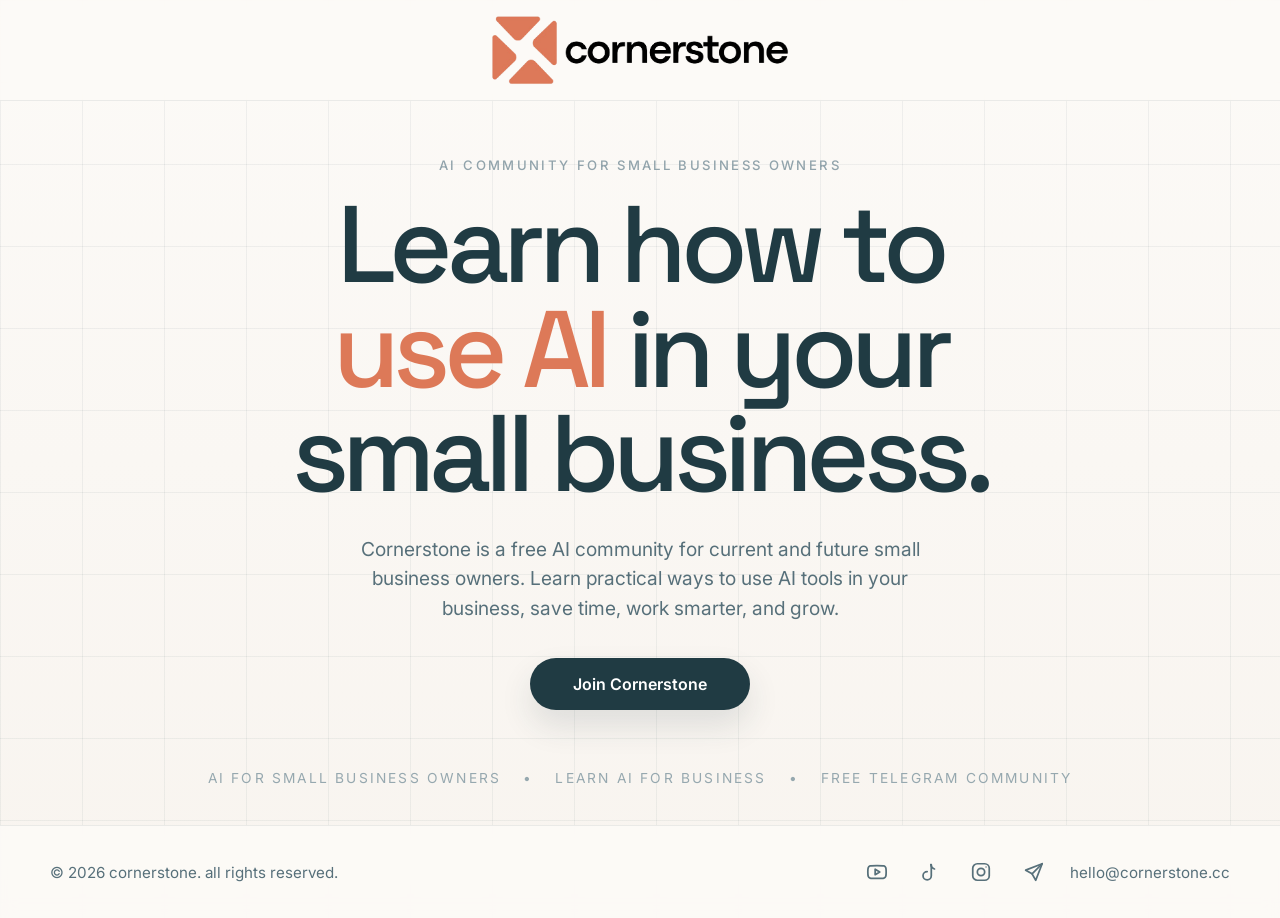
==== index.html @ 30ddca56 "Initial Cornerstone website" ====
<!DOCTYPE html>
<html lang="en">
<head>
  <meta charset="UTF-8" />
  <meta name="viewport" content="width=device-width, initial-scale=1.0" />
  <title>AI for Small Business Owners | Cornerstone</title>
  <meta name="description" content="Cornerstone is a free AI community for current and future small business owners. Learn how to use AI in your business, save time, work smarter, and grow with practical tools and examples." />
  <meta name="robots" content="index,follow" />
  <link rel="canonical" href="https://cornerstone.cc/" />
  <link rel="icon" type="image/png" href="/assets/favicon.png" />
  <meta property="og:title" content="AI for Small Business Owners | Cornerstone" />
  <meta property="og:description" content="A free AI community for small business owners learning how to use AI tools in their businesses." />
  <meta property="og:type" content="website" />
  <meta property="og:url" content="https://cornerstone.cc/" />
  <meta property="og:image" content="https://cornerstone.cc/assets/cornerstone-logo-transparent.png" />
  <meta name="twitter:card" content="summary_large_image" />
  <meta name="twitter:title" content="AI for Small Business Owners | Cornerstone" />
  <meta name="twitter:description" content="Learn AI for business inside a free community built for small business owners." />
  <meta name="twitter:image" content="https://cornerstone.cc/assets/cornerstone-logo-transparent.png" />
  <link rel="preconnect" href="https://fonts.googleapis.com">
  <link rel="preconnect" href="https://fonts.gstatic.com" crossorigin>
  <link href="https://fonts.googleapis.com/css2?family=Inter:wght@400;500;600;700;800&family=Space+Grotesk:wght@500;700&display=swap" rel="stylesheet">
  <script type="application/ld+json">
  {
    "@context": "https://schema.org",
    "@graph": [
      {
        "@type": "Organization",
        "name": "Cornerstone",
        "url": "https://cornerstone.cc/",
        "logo": "https://cornerstone.cc/assets/cornerstone-logo-transparent.png",
        "description": "Cornerstone is a free AI community for current and future small business owners learning how to use AI in their businesses.",
        "email": "hello@cornerstone.cc",
        "sameAs": []
      },
      {
        "@type": "WebSite",
        "name": "Cornerstone",
        "url": "https://cornerstone.cc/",
        "description": "Learn how to use AI in your small business through a free community and practical business examples."
      }
    ]
  }
  </script>
  <style>
    :root {
      --bg: #f8f4ef;
      --text: #203b43;
      --muted: #57707a;
      --accent: #DD7958;
      --accent-soft: rgba(221,121,88,0.16);
      --line: rgba(32,59,67,0.06);
      --max: 1180px;
    }
    * { box-sizing: border-box; }
    body {
      margin: 0;
      color: var(--text);
      font-family: 'Inter', -apple-system, sans-serif;
      background:
        linear-gradient(var(--line) 1px, transparent 1px),
        linear-gradient(90deg, var(--line) 1px, transparent 1px),
        linear-gradient(180deg, #fcfaf7 0%, #f8f4ef 100%);
      background-size: 82px 82px, 82px 82px, auto;
      -webkit-font-smoothing: antialiased;
    }
    a { color: inherit; text-decoration: none; }
    .container { width: min(var(--max), calc(100% - 40px)); margin: 0 auto; }
    .topbar { border-bottom: 1px solid rgba(32,59,67,0.08); background: rgba(252,250,247,0.92); backdrop-filter: blur(8px); }
    .topbar-inner { min-height: 100px; display: flex; align-items: center; justify-content: center; }
    .brand { display: inline-flex; align-items: center; justify-content: center; }
    .brand-logo { display: block; width: min(320px, 42vw); height: auto; }
    .hero { min-height: calc(100vh - 84px - 92px); display: flex; align-items: center; padding: 42px 0 28px; }
    .hero-inner { max-width: 980px; margin: 0 auto; text-align: center; }
    .eyebrow { display: inline-block; font-size: 0.82rem; font-weight: 500; letter-spacing: 0.18em; text-transform: uppercase; color: #91a3ab; margin-bottom: 20px; }
    h1 { margin: 0 auto; max-width: 11.5ch; font-family: 'Space Grotesk', -apple-system, sans-serif; font-size: clamp(4rem, 8.5vw, 7.2rem); line-height: 0.96; letter-spacing: -0.06em; font-weight: 500; }
    .accent { color: var(--accent); white-space: nowrap; }
    .hero-copy { max-width: 48ch; margin: 28px auto 0; color: var(--muted); font-size: clamp(1.1rem, 1.5vw, 1.25rem); line-height: 1.55; }
    .hero-actions { display: flex; justify-content: center; gap: 14px; flex-wrap: wrap; margin-top: 34px; }
    .btn { display: inline-flex; align-items: center; justify-content: center; min-width: 220px; border-radius: 999px; padding: 16px 28px; font-size: 1rem; font-weight: 600; transition: transform .18s ease, background .18s ease; border: 0; cursor: pointer; }
    .btn-primary { background: var(--text); color: #fff; box-shadow: 0 16px 32px rgba(32,59,67,0.12); }
    .btn-primary:hover { background: #152d34; transform: translateY(-2px); }
    .hero-meta { display: flex; justify-content: center; gap: 22px; flex-wrap: wrap; margin-top: 60px; color: #96a8af; font-size: 0.86rem; letter-spacing: 0.16em; text-transform: uppercase; }
    .hero-meta span::after { content: '•'; margin-left: 22px; }
    .hero-meta span:last-child::after { content: ''; margin: 0; }
    .footer { border-top: 1px solid rgba(32,59,67,0.08); background: rgba(252,250,247,0.92); backdrop-filter: blur(8px); }
    .footer-row { min-height: 92px; display: grid; grid-template-columns: 1fr auto auto; gap: 18px; align-items: center; }
    .footer-copy, .footer-email { color: var(--muted); font-size: 0.95rem; text-transform: lowercase; }
    .footer-socials { display: flex; align-items: center; gap: 14px; }
    .footer-socials a { width: 38px; height: 38px; display: inline-flex; align-items: center; justify-content: center; border-radius: 999px; color: var(--muted); transition: color .18s ease, background .18s ease, transform .18s ease; }
    .footer-socials a:hover { color: var(--accent); background: rgba(221,121,88,0.08); transform: translateY(-1px); }
    .footer-socials svg { width: 22px; height: 22px; display: block; }
    @media (max-width: 720px) {
      body { background-size: 56px 56px, 56px 56px, auto; }
      .container { width: min(var(--max), calc(100% - 24px)); }
      .hero { min-height: auto; padding: 34px 0 20px; }
      h1 { max-width: 10ch; font-size: clamp(3rem, 14vw, 5rem); }
      .hero-copy { max-width: 28ch; }
      .hero-actions { flex-direction: column; }
      .btn { width: 100%; min-width: 0; }
      .hero-meta { gap: 10px 18px; margin-top: 40px; }
      .hero-meta span::after { display: none; }
      .footer-row { grid-template-columns: 1fr; align-items: flex-start; padding: 20px 0; }
    }
  </style>
</head>
<body>
  <header class="topbar">
    <div class="container topbar-inner">
      <div class="brand" aria-label="Cornerstone logo">
        <img class="brand-logo" src="/assets/cornerstone-logo.png" alt="Cornerstone logo" />
      </div>
    </div>
  </header>

  <main>
    <section class="hero" id="top">
      <div class="container hero-inner">
        <div class="eyebrow">AI community for small business owners</div>
        <h1>Learn how to <span class="accent">use AI</span> in your small business.</h1>
        <p class="hero-copy">Cornerstone is a free AI community for current and future small business owners. Learn practical ways to use AI tools in your business, save time, work smarter, and grow.</p>
        <div class="hero-actions" aria-label="Primary call to action">
          <a class="btn btn-primary" href="/signup.html">Join Cornerstone</a>
        </div>
        <div class="hero-meta" aria-label="Key site benefits">
          <span>AI for small business owners</span>
          <span>Learn AI for business</span>
          <span>Free Telegram community</span>
        </div>
      </div>
    </section>
  </main>

  <footer class="footer">
    <div class="container footer-row">
      <div class="footer-copy">© 2026 cornerstone. all rights reserved.</div>
      <div class="footer-socials" aria-label="Social links">
        <a href="#" aria-label="YouTube"><svg viewBox="0 0 24 24" fill="none" stroke="currentColor" stroke-width="1.9" stroke-linecap="round" stroke-linejoin="round"><path d="M22 12s0-3.1-.4-4.6a2.9 2.9 0 0 0-2-2C18.1 5 12 5 12 5s-6.1 0-7.6.4a2.9 2.9 0 0 0-2 2C2 8.9 2 12 2 12s0 3.1.4 4.6a2.9 2.9 0 0 0 2 2C5.9 19 12 19 12 19s6.1 0 7.6-.4a2.9 2.9 0 0 0 2-2C22 15.1 22 12 22 12Z"/><path d="m10 15 5-3-5-3z"/></svg></a>
        <a href="#" aria-label="TikTok"><svg viewBox="0 0 24 24" fill="none" stroke="currentColor" stroke-width="1.9" stroke-linecap="round" stroke-linejoin="round"><path d="M14 4c.3 2.1 1.6 4 4 4.7"/><path d="M10 11.5a4.5 4.5 0 1 0 4.5 4.5V4"/></svg></a>
        <a href="#" aria-label="Instagram"><svg viewBox="0 0 24 24" fill="none" stroke="currentColor" stroke-width="1.9" stroke-linecap="round" stroke-linejoin="round"><rect x="3" y="3" width="18" height="18" rx="5"/><circle cx="12" cy="12" r="4"/><circle cx="17.5" cy="6.5" r=".75" fill="currentColor" stroke="none"/></svg></a>
        <a href="#" aria-label="Telegram"><svg viewBox="0 0 24 24" fill="none" stroke="currentColor" stroke-width="1.9" stroke-linecap="round" stroke-linejoin="round"><path d="M22 3 11 14"/><path d="M22 3 15 21l-4-7-7-4 18-7Z"/></svg></a>
      </div>
      <a class="footer-email" href="mailto:hello@cornerstone.cc">hello@cornerstone.cc</a>
    </div>
  </footer>
</body>
</html>
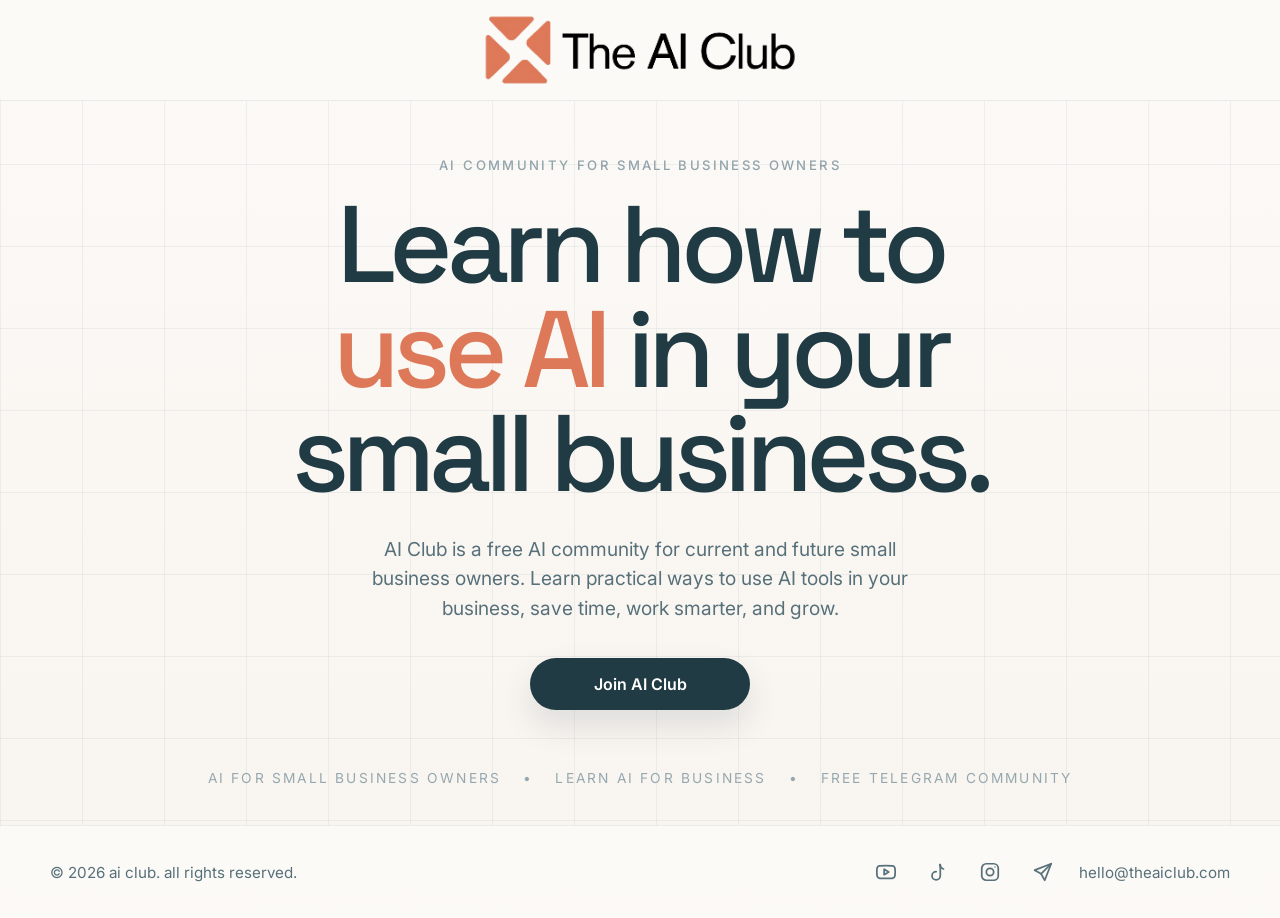
==== commit fa2496bd: "Rebrand: Cornerstone → AI Club (updated copy, assets, logo, backend CSV paths)" ====
--- a/index.html
+++ b/index.html
@@ -3,20 +3,20 @@
 <head>
   <meta charset="UTF-8" />
   <meta name="viewport" content="width=device-width, initial-scale=1.0" />
-  <title>AI for Small Business Owners | Cornerstone</title>
-  <meta name="description" content="Cornerstone is a free AI community for current and future small business owners. Learn how to use AI in your business, save time, work smarter, and grow with practical tools and examples." />
+  <title>AI for Small Business Owners | AI Club</title>
+  <meta name="description" content="AI Club is a free AI community for current and future small business owners. Learn how to use AI in your business, save time, work smarter, and grow with practical tools and examples." />
   <meta name="robots" content="index,follow" />
-  <link rel="canonical" href="https://cornerstone.cc/" />
+  <link rel="canonical" href="https://theaiclub.com/" />
   <link rel="icon" type="image/png" href="/assets/favicon.png" />
-  <meta property="og:title" content="AI for Small Business Owners | Cornerstone" />
+  <meta property="og:title" content="AI for Small Business Owners | AI Club" />
   <meta property="og:description" content="A free AI community for small business owners learning how to use AI tools in their businesses." />
   <meta property="og:type" content="website" />
-  <meta property="og:url" content="https://cornerstone.cc/" />
-  <meta property="og:image" content="https://cornerstone.cc/assets/cornerstone-logo-transparent.png" />
+  <meta property="og:url" content="https://theaiclub.com/" />
+  <meta property="og:image" content="https://theaiclub.com/assets/aiclub-logo-transparent.png" />
   <meta name="twitter:card" content="summary_large_image" />
-  <meta name="twitter:title" content="AI for Small Business Owners | Cornerstone" />
+  <meta name="twitter:title" content="AI for Small Business Owners | AI Club" />
   <meta name="twitter:description" content="Learn AI for business inside a free community built for small business owners." />
-  <meta name="twitter:image" content="https://cornerstone.cc/assets/cornerstone-logo-transparent.png" />
+  <meta name="twitter:image" content="https://theaiclub.com/assets/aiclub-logo-transparent.png" />
   <link rel="preconnect" href="https://fonts.googleapis.com">
   <link rel="preconnect" href="https://fonts.gstatic.com" crossorigin>
   <link href="https://fonts.googleapis.com/css2?family=Inter:wght@400;500;600;700;800&family=Space+Grotesk:wght@500;700&display=swap" rel="stylesheet">
@@ -26,17 +26,17 @@
     "@graph": [
       {
         "@type": "Organization",
-        "name": "Cornerstone",
-        "url": "https://cornerstone.cc/",
-        "logo": "https://cornerstone.cc/assets/cornerstone-logo-transparent.png",
-        "description": "Cornerstone is a free AI community for current and future small business owners learning how to use AI in their businesses.",
-        "email": "hello@cornerstone.cc",
+        "name": "AI Club",
+        "url": "https://theaiclub.com/",
+        "logo": "https://theaiclub.com/assets/aiclub-logo-transparent.png",
+        "description": "AI Club is a free AI community for current and future small business owners learning how to use AI in their businesses.",
+        "email": "hello@theaiclub.com",
         "sameAs": []
       },
       {
         "@type": "WebSite",
-        "name": "Cornerstone",
-        "url": "https://cornerstone.cc/",
+        "name": "AI Club",
+        "url": "https://theaiclub.com/",
         "description": "Learn how to use AI in your small business through a free community and practical business examples."
       }
     ]
@@ -107,8 +107,8 @@
 <body>
   <header class="topbar">
     <div class="container topbar-inner">
-      <div class="brand" aria-label="Cornerstone logo">
-        <img class="brand-logo" src="/assets/cornerstone-logo.png" alt="Cornerstone logo" />
+      <div class="brand" aria-label="AI Club logo">
+        <img class="brand-logo" src="/assets/aiclub-logo.png" alt="AI Club logo" />
       </div>
     </div>
   </header>
@@ -118,9 +118,9 @@
       <div class="container hero-inner">
         <div class="eyebrow">AI community for small business owners</div>
         <h1>Learn how to <span class="accent">use AI</span> in your small business.</h1>
-        <p class="hero-copy">Cornerstone is a free AI community for current and future small business owners. Learn practical ways to use AI tools in your business, save time, work smarter, and grow.</p>
+        <p class="hero-copy">AI Club is a free AI community for current and future small business owners. Learn practical ways to use AI tools in your business, save time, work smarter, and grow.</p>
         <div class="hero-actions" aria-label="Primary call to action">
-          <a class="btn btn-primary" href="/signup.html">Join Cornerstone</a>
+          <a class="btn btn-primary" href="/signup.html">Join AI Club</a>
         </div>
         <div class="hero-meta" aria-label="Key site benefits">
           <span>AI for small business owners</span>
@@ -133,14 +133,14 @@
 
   <footer class="footer">
     <div class="container footer-row">
-      <div class="footer-copy">© 2026 cornerstone. all rights reserved.</div>
+      <div class="footer-copy">© 2026 AI Club. all rights reserved.</div>
       <div class="footer-socials" aria-label="Social links">
         <a href="#" aria-label="YouTube"><svg viewBox="0 0 24 24" fill="none" stroke="currentColor" stroke-width="1.9" stroke-linecap="round" stroke-linejoin="round"><path d="M22 12s0-3.1-.4-4.6a2.9 2.9 0 0 0-2-2C18.1 5 12 5 12 5s-6.1 0-7.6.4a2.9 2.9 0 0 0-2 2C2 8.9 2 12 2 12s0 3.1.4 4.6a2.9 2.9 0 0 0 2 2C5.9 19 12 19 12 19s6.1 0 7.6-.4a2.9 2.9 0 0 0 2-2C22 15.1 22 12 22 12Z"/><path d="m10 15 5-3-5-3z"/></svg></a>
         <a href="#" aria-label="TikTok"><svg viewBox="0 0 24 24" fill="none" stroke="currentColor" stroke-width="1.9" stroke-linecap="round" stroke-linejoin="round"><path d="M14 4c.3 2.1 1.6 4 4 4.7"/><path d="M10 11.5a4.5 4.5 0 1 0 4.5 4.5V4"/></svg></a>
         <a href="#" aria-label="Instagram"><svg viewBox="0 0 24 24" fill="none" stroke="currentColor" stroke-width="1.9" stroke-linecap="round" stroke-linejoin="round"><rect x="3" y="3" width="18" height="18" rx="5"/><circle cx="12" cy="12" r="4"/><circle cx="17.5" cy="6.5" r=".75" fill="currentColor" stroke="none"/></svg></a>
         <a href="#" aria-label="Telegram"><svg viewBox="0 0 24 24" fill="none" stroke="currentColor" stroke-width="1.9" stroke-linecap="round" stroke-linejoin="round"><path d="M22 3 11 14"/><path d="M22 3 15 21l-4-7-7-4 18-7Z"/></svg></a>
       </div>
-      <a class="footer-email" href="mailto:hello@cornerstone.cc">hello@cornerstone.cc</a>
+      <a class="footer-email" href="mailto:hello@theaiclub.com">hello@theaiclub.com</a>
     </div>
   </footer>
 </body>
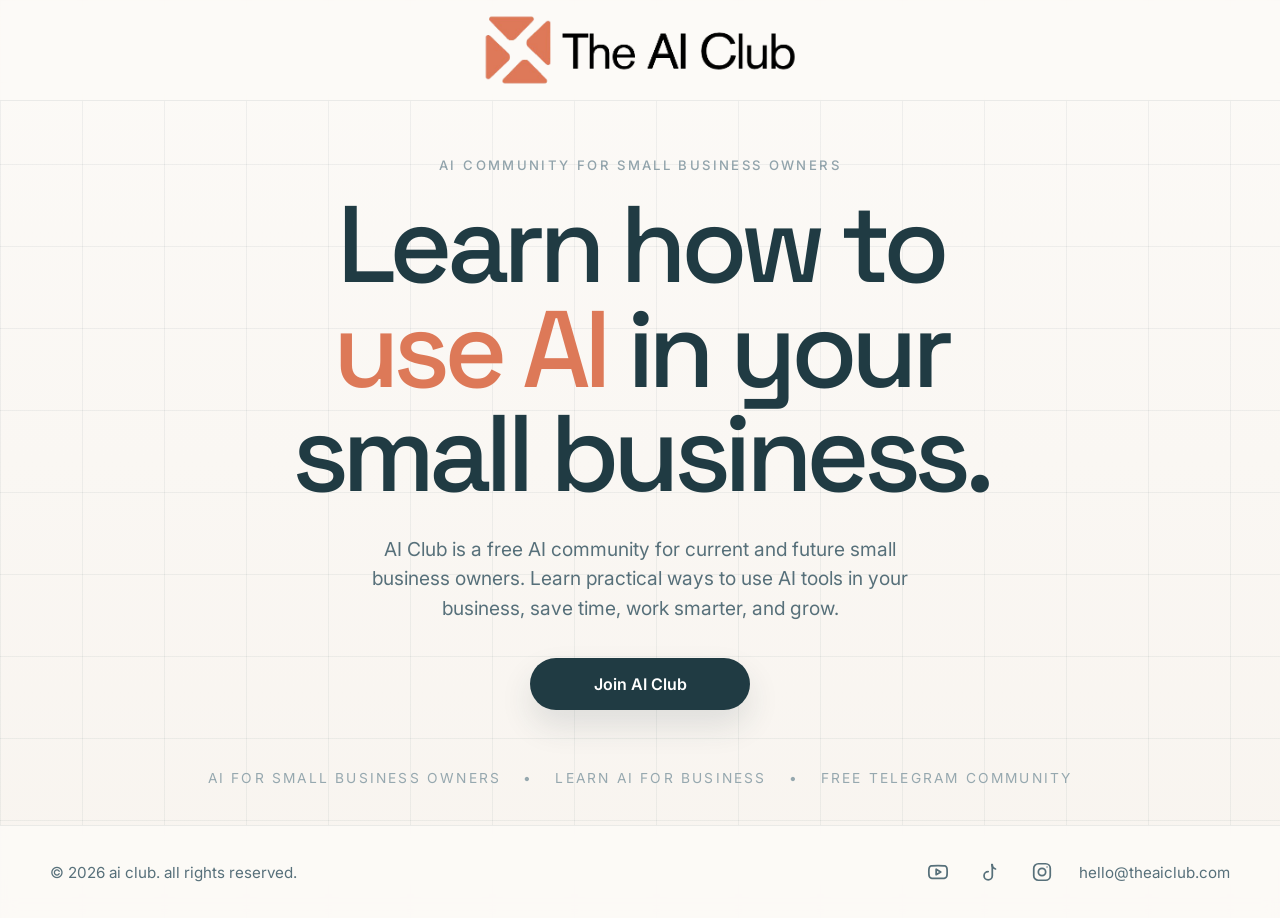
==== commit 76e2c049: "Remove Telegram icon from homepage footer" ====
--- a/index.html
+++ b/index.html
@@ -138,7 +138,7 @@
         <a href="#" aria-label="YouTube"><svg viewBox="0 0 24 24" fill="none" stroke="currentColor" stroke-width="1.9" stroke-linecap="round" stroke-linejoin="round"><path d="M22 12s0-3.1-.4-4.6a2.9 2.9 0 0 0-2-2C18.1 5 12 5 12 5s-6.1 0-7.6.4a2.9 2.9 0 0 0-2 2C2 8.9 2 12 2 12s0 3.1.4 4.6a2.9 2.9 0 0 0 2 2C5.9 19 12 19 12 19s6.1 0 7.6-.4a2.9 2.9 0 0 0 2-2C22 15.1 22 12 22 12Z"/><path d="m10 15 5-3-5-3z"/></svg></a>
         <a href="#" aria-label="TikTok"><svg viewBox="0 0 24 24" fill="none" stroke="currentColor" stroke-width="1.9" stroke-linecap="round" stroke-linejoin="round"><path d="M14 4c.3 2.1 1.6 4 4 4.7"/><path d="M10 11.5a4.5 4.5 0 1 0 4.5 4.5V4"/></svg></a>
         <a href="#" aria-label="Instagram"><svg viewBox="0 0 24 24" fill="none" stroke="currentColor" stroke-width="1.9" stroke-linecap="round" stroke-linejoin="round"><rect x="3" y="3" width="18" height="18" rx="5"/><circle cx="12" cy="12" r="4"/><circle cx="17.5" cy="6.5" r=".75" fill="currentColor" stroke="none"/></svg></a>
-        <a href="#" aria-label="Telegram"><svg viewBox="0 0 24 24" fill="none" stroke="currentColor" stroke-width="1.9" stroke-linecap="round" stroke-linejoin="round"><path d="M22 3 11 14"/><path d="M22 3 15 21l-4-7-7-4 18-7Z"/></svg></a>
+
       </div>
       <a class="footer-email" href="mailto:hello@theaiclub.com">hello@theaiclub.com</a>
     </div>
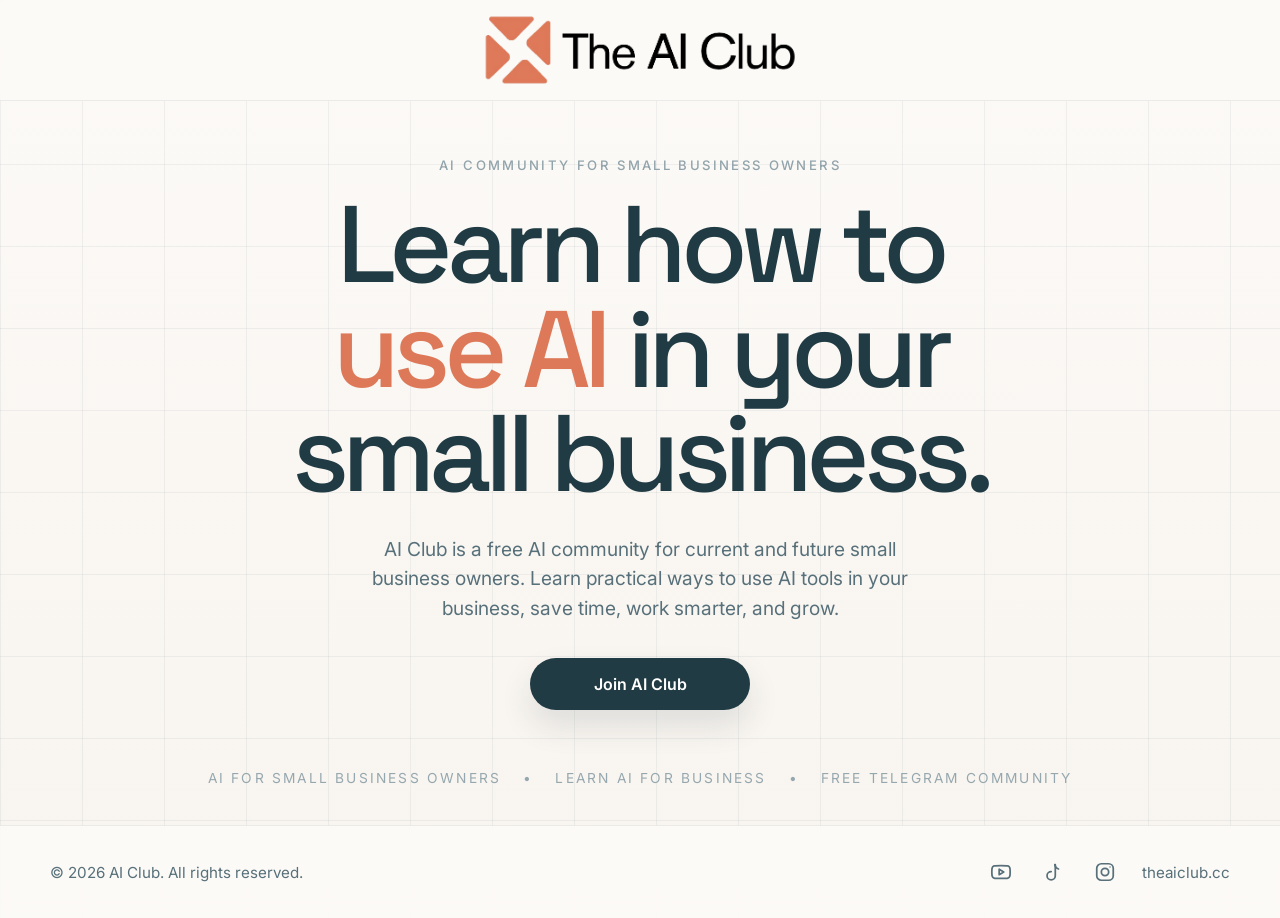
==== commit 76101ea3: "Fix footer branding and .cc metadata" ====
--- a/index.html
+++ b/index.html
@@ -6,17 +6,17 @@
   <title>AI for Small Business Owners | AI Club</title>
   <meta name="description" content="AI Club is a free AI community for current and future small business owners. Learn how to use AI in your business, save time, work smarter, and grow with practical tools and examples." />
   <meta name="robots" content="index,follow" />
-  <link rel="canonical" href="https://theaiclub.com/" />
+  <link rel="canonical" href="https://www.theaiclub.cc/" />
   <link rel="icon" type="image/png" href="/assets/favicon.png" />
   <meta property="og:title" content="AI for Small Business Owners | AI Club" />
   <meta property="og:description" content="A free AI community for small business owners learning how to use AI tools in their businesses." />
   <meta property="og:type" content="website" />
-  <meta property="og:url" content="https://theaiclub.com/" />
-  <meta property="og:image" content="https://theaiclub.com/assets/aiclub-logo-transparent.png" />
+  <meta property="og:url" content="https://www.theaiclub.cc/" />
+  <meta property="og:image" content="https://www.theaiclub.cc/assets/aiclub-logo-transparent.png" />
   <meta name="twitter:card" content="summary_large_image" />
   <meta name="twitter:title" content="AI for Small Business Owners | AI Club" />
   <meta name="twitter:description" content="Learn AI for business inside a free community built for small business owners." />
-  <meta name="twitter:image" content="https://theaiclub.com/assets/aiclub-logo-transparent.png" />
+  <meta name="twitter:image" content="https://www.theaiclub.cc/assets/aiclub-logo-transparent.png" />
   <link rel="preconnect" href="https://fonts.googleapis.com">
   <link rel="preconnect" href="https://fonts.gstatic.com" crossorigin>
   <link href="https://fonts.googleapis.com/css2?family=Inter:wght@400;500;600;700;800&family=Space+Grotesk:wght@500;700&display=swap" rel="stylesheet">
@@ -27,16 +27,16 @@
       {
         "@type": "Organization",
         "name": "AI Club",
-        "url": "https://theaiclub.com/",
-        "logo": "https://theaiclub.com/assets/aiclub-logo-transparent.png",
+        "url": "https://www.theaiclub.cc/",
+        "logo": "https://www.theaiclub.cc/assets/aiclub-logo-transparent.png",
         "description": "AI Club is a free AI community for current and future small business owners learning how to use AI in their businesses.",
-        "email": "hello@theaiclub.com",
+        "email": "hello@theaiclub.cc",
         "sameAs": []
       },
       {
         "@type": "WebSite",
         "name": "AI Club",
-        "url": "https://theaiclub.com/",
+        "url": "https://www.theaiclub.cc/",
         "description": "Learn how to use AI in your small business through a free community and practical business examples."
       }
     ]
@@ -85,7 +85,7 @@
     .hero-meta span:last-child::after { content: ''; margin: 0; }
     .footer { border-top: 1px solid rgba(32,59,67,0.08); background: rgba(252,250,247,0.92); backdrop-filter: blur(8px); }
     .footer-row { min-height: 92px; display: grid; grid-template-columns: 1fr auto auto; gap: 18px; align-items: center; }
-    .footer-copy, .footer-email { color: var(--muted); font-size: 0.95rem; text-transform: lowercase; }
+    .footer-copy, .footer-email { color: var(--muted); font-size: 0.95rem; }
     .footer-socials { display: flex; align-items: center; gap: 14px; }
     .footer-socials a { width: 38px; height: 38px; display: inline-flex; align-items: center; justify-content: center; border-radius: 999px; color: var(--muted); transition: color .18s ease, background .18s ease, transform .18s ease; }
     .footer-socials a:hover { color: var(--accent); background: rgba(221,121,88,0.08); transform: translateY(-1px); }
@@ -133,14 +133,14 @@
 
   <footer class="footer">
     <div class="container footer-row">
-      <div class="footer-copy">© 2026 AI Club. all rights reserved.</div>
+      <div class="footer-copy">© 2026 AI Club. All rights reserved.</div>
       <div class="footer-socials" aria-label="Social links">
         <a href="#" aria-label="YouTube"><svg viewBox="0 0 24 24" fill="none" stroke="currentColor" stroke-width="1.9" stroke-linecap="round" stroke-linejoin="round"><path d="M22 12s0-3.1-.4-4.6a2.9 2.9 0 0 0-2-2C18.1 5 12 5 12 5s-6.1 0-7.6.4a2.9 2.9 0 0 0-2 2C2 8.9 2 12 2 12s0 3.1.4 4.6a2.9 2.9 0 0 0 2 2C5.9 19 12 19 12 19s6.1 0 7.6-.4a2.9 2.9 0 0 0 2-2C22 15.1 22 12 22 12Z"/><path d="m10 15 5-3-5-3z"/></svg></a>
         <a href="#" aria-label="TikTok"><svg viewBox="0 0 24 24" fill="none" stroke="currentColor" stroke-width="1.9" stroke-linecap="round" stroke-linejoin="round"><path d="M14 4c.3 2.1 1.6 4 4 4.7"/><path d="M10 11.5a4.5 4.5 0 1 0 4.5 4.5V4"/></svg></a>
         <a href="#" aria-label="Instagram"><svg viewBox="0 0 24 24" fill="none" stroke="currentColor" stroke-width="1.9" stroke-linecap="round" stroke-linejoin="round"><rect x="3" y="3" width="18" height="18" rx="5"/><circle cx="12" cy="12" r="4"/><circle cx="17.5" cy="6.5" r=".75" fill="currentColor" stroke="none"/></svg></a>
 
       </div>
-      <a class="footer-email" href="mailto:hello@theaiclub.com">hello@theaiclub.com</a>
+      <a class="footer-email" href="https://www.theaiclub.cc">theaiclub.cc</a>
     </div>
   </footer>
 </body>
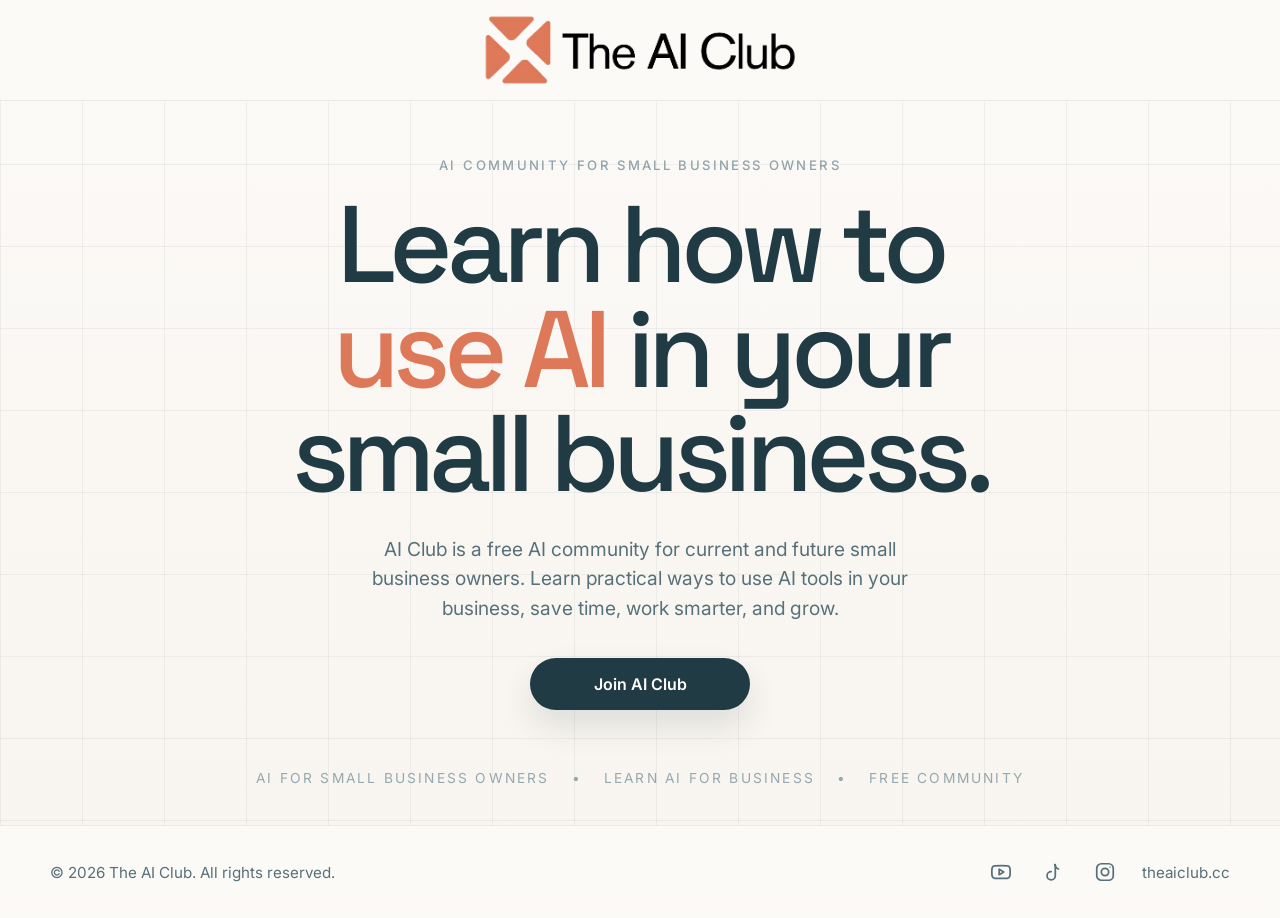
==== commit 44844d1c: "Fix AI Club homepage copy" ====
--- a/index.html
+++ b/index.html
@@ -125,7 +125,7 @@
         <div class="hero-meta" aria-label="Key site benefits">
           <span>AI for small business owners</span>
           <span>Learn AI for business</span>
-          <span>Free Telegram community</span>
+          <span>Free Community</span>
         </div>
       </div>
     </section>
@@ -133,7 +133,7 @@
 
   <footer class="footer">
     <div class="container footer-row">
-      <div class="footer-copy">© 2026 AI Club. All rights reserved.</div>
+      <div class="footer-copy">© 2026 The AI Club. All rights reserved.</div>
       <div class="footer-socials" aria-label="Social links">
         <a href="#" aria-label="YouTube"><svg viewBox="0 0 24 24" fill="none" stroke="currentColor" stroke-width="1.9" stroke-linecap="round" stroke-linejoin="round"><path d="M22 12s0-3.1-.4-4.6a2.9 2.9 0 0 0-2-2C18.1 5 12 5 12 5s-6.1 0-7.6.4a2.9 2.9 0 0 0-2 2C2 8.9 2 12 2 12s0 3.1.4 4.6a2.9 2.9 0 0 0 2 2C5.9 19 12 19 12 19s6.1 0 7.6-.4a2.9 2.9 0 0 0 2-2C22 15.1 22 12 22 12Z"/><path d="m10 15 5-3-5-3z"/></svg></a>
         <a href="#" aria-label="TikTok"><svg viewBox="0 0 24 24" fill="none" stroke="currentColor" stroke-width="1.9" stroke-linecap="round" stroke-linejoin="round"><path d="M14 4c.3 2.1 1.6 4 4 4.7"/><path d="M10 11.5a4.5 4.5 0 1 0 4.5 4.5V4"/></svg></a>
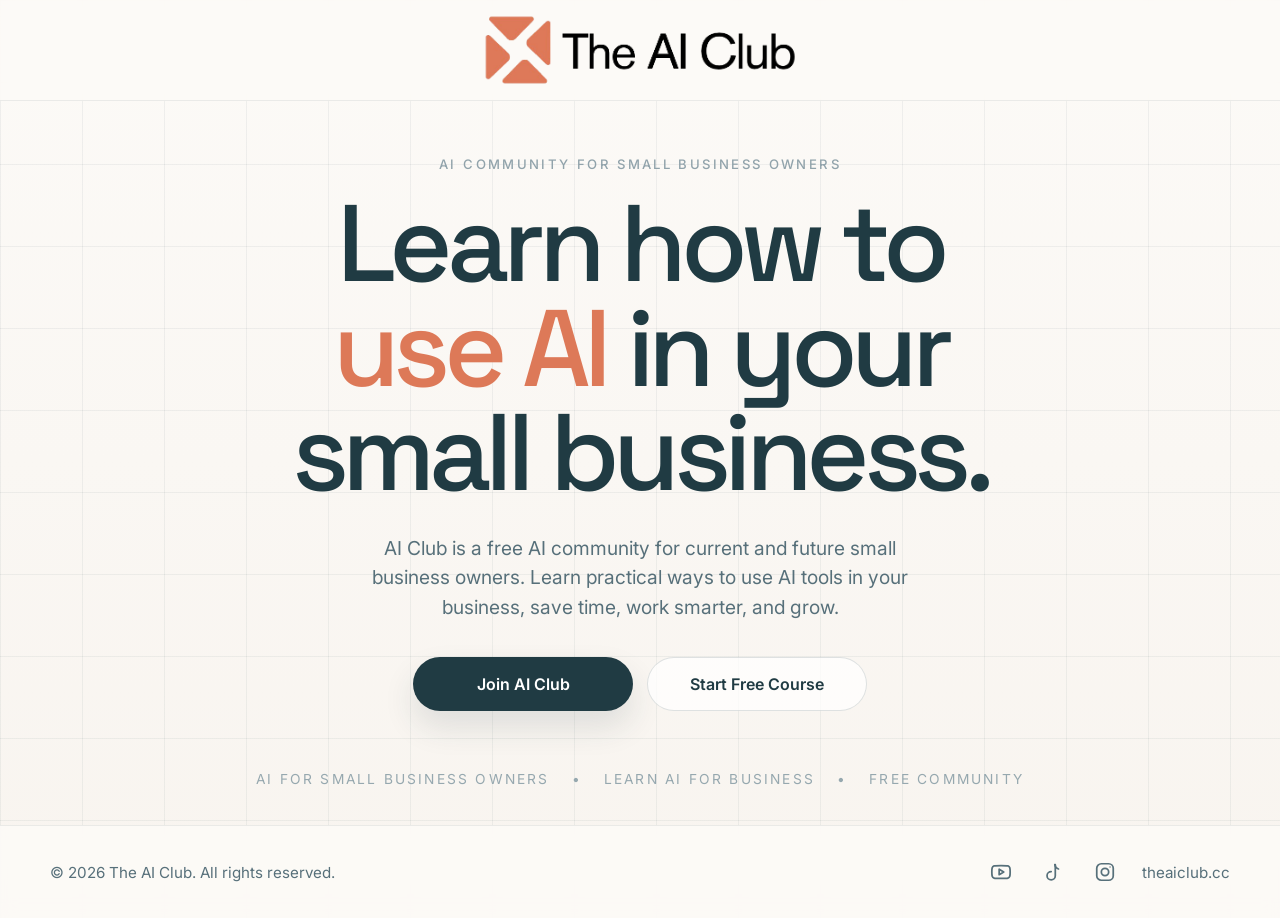
==== commit 96819203: "Add AI Club starter course" ====
--- a/index.html
+++ b/index.html
@@ -80,6 +80,8 @@
     .btn { display: inline-flex; align-items: center; justify-content: center; min-width: 220px; border-radius: 999px; padding: 16px 28px; font-size: 1rem; font-weight: 600; transition: transform .18s ease, background .18s ease; border: 0; cursor: pointer; }
     .btn-primary { background: var(--text); color: #fff; box-shadow: 0 16px 32px rgba(32,59,67,0.12); }
     .btn-primary:hover { background: #152d34; transform: translateY(-2px); }
+    .btn-secondary { background: rgba(255,255,255,0.72); color: var(--text); border: 1px solid rgba(32,59,67,0.14); box-shadow: none; }
+    .btn-secondary:hover { border-color: var(--accent); color: var(--accent); transform: translateY(-2px); }
     .hero-meta { display: flex; justify-content: center; gap: 22px; flex-wrap: wrap; margin-top: 60px; color: #96a8af; font-size: 0.86rem; letter-spacing: 0.16em; text-transform: uppercase; }
     .hero-meta span::after { content: '•'; margin-left: 22px; }
     .hero-meta span:last-child::after { content: ''; margin: 0; }
@@ -121,6 +123,7 @@
         <p class="hero-copy">AI Club is a free AI community for current and future small business owners. Learn practical ways to use AI tools in your business, save time, work smarter, and grow.</p>
         <div class="hero-actions" aria-label="Primary call to action">
           <a class="btn btn-primary" href="/signup.html">Join AI Club</a>
+          <a class="btn btn-secondary" href="/course.html">Start Free Course</a>
         </div>
         <div class="hero-meta" aria-label="Key site benefits">
           <span>AI for small business owners</span>
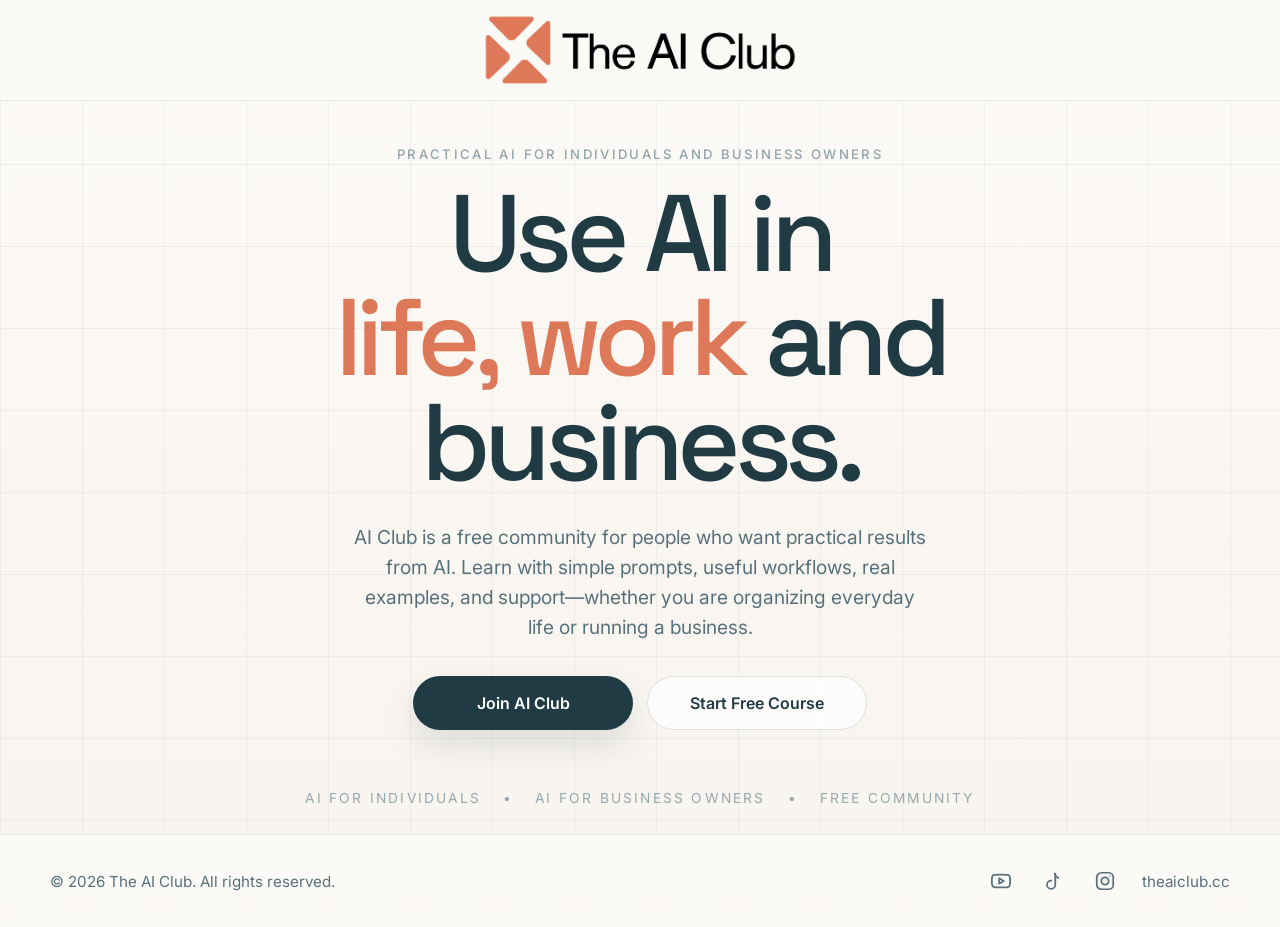
==== commit 61fe82bc: "Broaden AI Club for individuals and business owners" ====
--- a/index.html
+++ b/index.html
@@ -3,19 +3,19 @@
 <head>
   <meta charset="UTF-8" />
   <meta name="viewport" content="width=device-width, initial-scale=1.0" />
-  <title>AI for Small Business Owners | AI Club</title>
-  <meta name="description" content="AI Club is a free AI community for current and future small business owners. Learn how to use AI in your business, save time, work smarter, and grow with practical tools and examples." />
+  <title>Practical AI for Individuals & Business Owners | AI Club</title>
+  <meta name="description" content="AI Club is a free community for individuals and business owners who want to use AI in everyday life and work. Get practical tools, prompts, workflows, and examples." />
   <meta name="robots" content="index,follow" />
   <link rel="canonical" href="https://www.theaiclub.cc/" />
   <link rel="icon" type="image/png" href="/assets/favicon.png" />
-  <meta property="og:title" content="AI for Small Business Owners | AI Club" />
-  <meta property="og:description" content="A free AI community for small business owners learning how to use AI tools in their businesses." />
+  <meta property="og:title" content="Practical AI for Individuals & Business Owners | AI Club" />
+  <meta property="og:description" content="A free community for learning practical ways to use AI in everyday life, work, and business." />
   <meta property="og:type" content="website" />
   <meta property="og:url" content="https://www.theaiclub.cc/" />
   <meta property="og:image" content="https://www.theaiclub.cc/assets/aiclub-logo-transparent.png" />
   <meta name="twitter:card" content="summary_large_image" />
-  <meta name="twitter:title" content="AI for Small Business Owners | AI Club" />
-  <meta name="twitter:description" content="Learn AI for business inside a free community built for small business owners." />
+  <meta name="twitter:title" content="Practical AI for Individuals & Business Owners | AI Club" />
+  <meta name="twitter:description" content="Learn practical ways to use AI in everyday life, work, and business." />
   <meta name="twitter:image" content="https://www.theaiclub.cc/assets/aiclub-logo-transparent.png" />
   <link rel="preconnect" href="https://fonts.googleapis.com">
   <link rel="preconnect" href="https://fonts.gstatic.com" crossorigin>
@@ -29,7 +29,7 @@
         "name": "AI Club",
         "url": "https://www.theaiclub.cc/",
         "logo": "https://www.theaiclub.cc/assets/aiclub-logo-transparent.png",
-        "description": "AI Club is a free AI community for current and future small business owners learning how to use AI in their businesses.",
+        "description": "AI Club is a free community for individuals and business owners learning practical ways to use AI in everyday life, work, and business.",
         "email": "hello@theaiclub.cc",
         "sameAs": []
       },
@@ -37,7 +37,7 @@
         "@type": "WebSite",
         "name": "AI Club",
         "url": "https://www.theaiclub.cc/",
-        "description": "Learn how to use AI in your small business through a free community and practical business examples."
+        "description": "Learn practical ways to use AI in everyday life, work, and business through a free community."
       }
     ]
   }
@@ -93,10 +93,11 @@
     .footer-socials a:hover { color: var(--accent); background: rgba(221,121,88,0.08); transform: translateY(-1px); }
     .footer-socials svg { width: 22px; height: 22px; display: block; }
     @media (max-width: 720px) {
-      body { background-size: 56px 56px, 56px 56px, auto; }
+      body { overflow-x: hidden; background-size: 56px 56px, 56px 56px, auto; }
       .container { width: min(var(--max), calc(100% - 24px)); }
       .hero { min-height: auto; padding: 34px 0 20px; }
-      h1 { max-width: 10ch; font-size: clamp(3rem, 14vw, 5rem); }
+      h1 { max-width: 9ch; font-size: clamp(2.75rem, 12.5vw, 4rem); }
+      .accent { white-space: normal; }
       .hero-copy { max-width: 28ch; }
       .hero-actions { flex-direction: column; }
       .btn { width: 100%; min-width: 0; }
@@ -118,16 +119,16 @@
   <main>
     <section class="hero" id="top">
       <div class="container hero-inner">
-        <div class="eyebrow">AI community for small business owners</div>
-        <h1>Learn how to <span class="accent">use AI</span> in your small business.</h1>
-        <p class="hero-copy">AI Club is a free AI community for current and future small business owners. Learn practical ways to use AI tools in your business, save time, work smarter, and grow.</p>
+        <div class="eyebrow">Practical AI for individuals and business owners</div>
+        <h1>Use AI in <span class="accent">life, work</span> and business.</h1>
+        <p class="hero-copy">AI Club is a free community for people who want practical results from AI. Learn with simple prompts, useful workflows, real examples, and support—whether you are organizing everyday life or running a business.</p>
         <div class="hero-actions" aria-label="Primary call to action">
           <a class="btn btn-primary" href="/signup.html">Join AI Club</a>
           <a class="btn btn-secondary" href="/course.html">Start Free Course</a>
         </div>
         <div class="hero-meta" aria-label="Key site benefits">
-          <span>AI for small business owners</span>
-          <span>Learn AI for business</span>
+          <span>AI for individuals</span>
+          <span>AI for business owners</span>
           <span>Free Community</span>
         </div>
       </div>
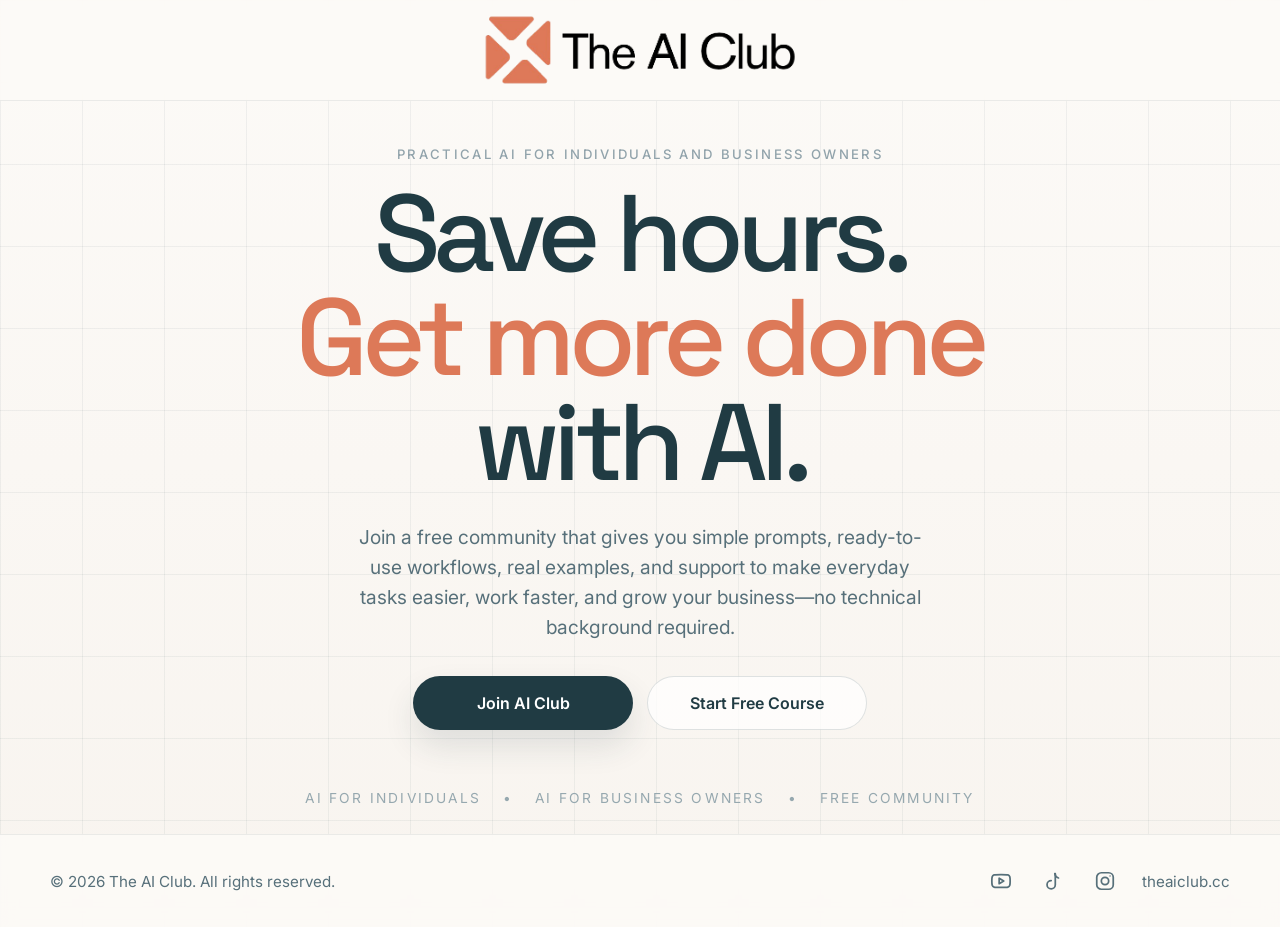
==== commit 20143874: "Sharpen hero copy around practical AI outcomes" ====
--- a/index.html
+++ b/index.html
@@ -120,8 +120,8 @@
     <section class="hero" id="top">
       <div class="container hero-inner">
         <div class="eyebrow">Practical AI for individuals and business owners</div>
-        <h1>Use AI in <span class="accent">life, work</span> and business.</h1>
-        <p class="hero-copy">AI Club is a free community for people who want practical results from AI. Learn with simple prompts, useful workflows, real examples, and support—whether you are organizing everyday life or running a business.</p>
+        <h1>Save hours. <span class="accent">Get more done</span> with AI.</h1>
+        <p class="hero-copy">Join a free community that gives you simple prompts, ready-to-use workflows, real examples, and support to make everyday tasks easier, work faster, and grow your business—no technical background required.</p>
         <div class="hero-actions" aria-label="Primary call to action">
           <a class="btn btn-primary" href="/signup.html">Join AI Club</a>
           <a class="btn btn-secondary" href="/course.html">Start Free Course</a>
